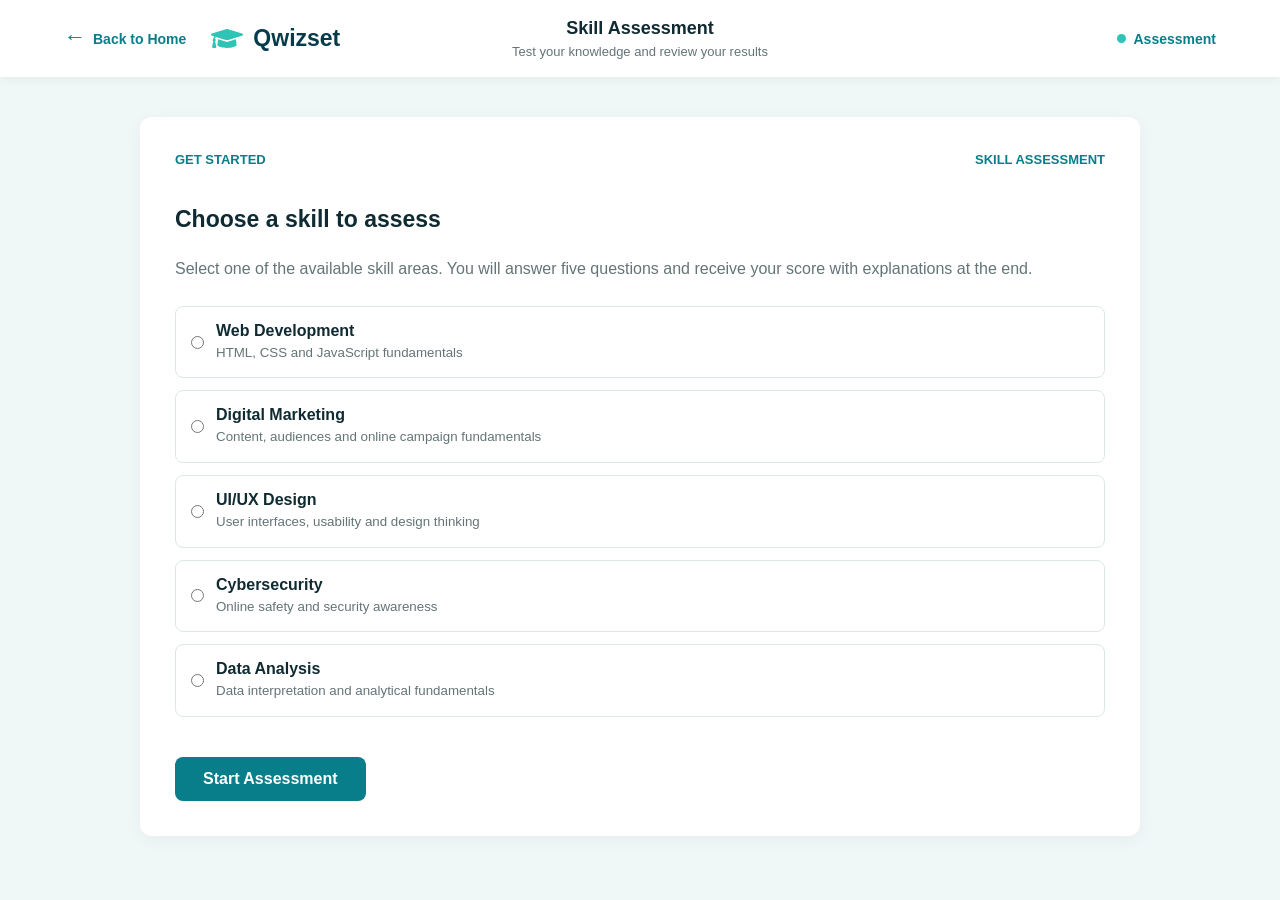
==== practice.html @ 90378526 "Built a skills assessment quiz website" ====
<!doctype html>
<html lang="en">
  <head>
    <meta charset="UTF-8" />
    <meta name="viewport" content="width=device-width, initial-scale=1.0" />

    <title>Qwizset | Skill Assessment</title>

    <link rel="stylesheet" href="practice.css" />
  </head>

  <body>
    <!-- Exam Header -->
    <header class="exam-header">
      <div class="header-brand">
        <a href="index.html" class="back-home" aria-label="Back to Home">
          <span class="back-arrow">←</span>
          <img src="assets/icons/home-icon.svg" alt="" class="home-icon"
          />
          <span class="back-label">Back to Home</span>
        </a>

        <div class="logo">
          <img src="assets/icons/qwizset-logo.svg" alt="" />
          <span>Qwizset</span>
        </div>
      </div>

      <div class="exam-title">
        <h2 id="assessment-title">Skill Assessment</h2>
        <p id="assessment-subtitle">
          Test your knowledge and review your results
        </p>
      </div>

      <div class="exam-status">
        <span class="status-dot"></span>
        <span>Assessment</span>
      </div>
    </header>

    <!-- Assessment Content -->
    <main class="exam-container">
      <section class="question-panel" id="assessment-panel">
        <div id="setup-screen">
          <div class="question-info">
            <span>GET STARTED</span>
            <span>SKILL ASSESSMENT</span>
          </div>
          <h2 class="question-text" id="setup-title">
            Choose a skill to assess
          </h2>
          <p class="setup-description" id="setup-description">
            Select one of the available skill areas. You will answer five
            questions and receive your score with explanations at the end.
          </p>
          <div class="skill-select-list" id="skill-select-list"></div>
          <div class="question-actions">
            <a
              class="next-btn start-assessment-btn"
              id="start-assessment"
              href="#"
              >Start Assessment</a
            >
          </div>
        </div>

        <div id="question-screen" hidden>
          <div class="question-info">
            <span>QUESTION <span id="question-progress">1/5</span></span>
            <span id="skill-label">Skill: Web Development</span>
          </div>
          <h2 class="question-text" id="question-text"></h2>
          <div class="options-container" id="options-container"></div>
          <div class="question-actions">
            <button class="previous-btn" id="previous-question" type="button">
              Previous
            </button>
            <button class="next-btn" id="next-question" type="button">
              Next Question
            </button>
          </div>
        </div>

        <div id="results-screen" hidden>
          <div class="question-info">
            <span>ASSESSMENT COMPLETE</span>
            <span id="result-skill-label"></span>
          </div>
          <h2 class="question-text" id="result-heading">Your Results</h2>
          <div class="result-summary">
            <p class="result-score" id="result-score"></p>
            <p id="result-message"></p>
          </div>
          <div id="answer-review"></div>
          <div class="question-actions">
            <a class="previous-btn" href="index.html#courses">Explore Skills</a>
            <button class="next-btn" id="retake-assessment" type="button">
              Retake Assessment
            </button>
          </div>
        </div>
      </section>

      <aside class="exam-sidebar" id="exam-sidebar" hidden>
        <div class="timer-card">
          <span>TIME REMAINING</span>
          <h2 id="timer">10:00</h2>
        </div>
        <div class="question-navigation">
          <h3>Question Navigation</h3>
          <p>Choose a question to answer.</p>
          <div class="question-numbers" id="question-numbers"></div>
          <div class="question-legend">
            <span><i class="current-dot"></i> Current</span>
            <span><i class="answered-dot"></i> Answered</span>
            <span><i class="unanswered-dot"></i> Unanswered</span>
          </div>
        </div>
        <button class="submit-btn" id="submit-assessment" type="button">
          Submit Assessment
        </button>
      </aside>
    </main>

    <script src="practice.js"></script>
  </body>
</html>
---- practice.css ----
* {
  margin: 0;
  padding: 0;
  box-sizing: border-box;
}

body {
  font-family: Arial, sans-serif;
  background-color: var(--pale-mist);
}

:root {
  --deep-teal: #073b4c;
  --teal: #087e8b;
  --aqua: #2ec4b6;
  --dark-teal: #102a32;
  --pale-mist: #f0f7f7;
}

/* EXAM HEADER */
.exam-header {
  background-color: white;
  padding: 18px 5%;
  display: grid;
  grid-template-columns: 1fr auto 1fr;
  align-items: center;
  box-shadow: 0 2px 10px rgba(0, 0, 0, 0.05);
}

.header-brand {
  display: flex;
  align-items: center;
  gap: 25px;
}
.home-icon {
  display: none;
  width: 24px;
  height: 24px;
  filter: invert(35%) sepia(30%) saturate(1200%) hue-rotate(140deg);
}

.back-home {
  display: inline-flex;
  align-items: center;
  gap: 7px;
  color: var(--teal);
  text-decoration: none;
  font-size: 14px;
  font-weight: 600;
  white-space: nowrap;
  transition: color 0.3s ease;
}

.back-home:hover {
  color: var(--deep-teal);
}

.back-arrow {
  display: inline-flex;
  align-items: center;
  justify-content: center;
  transform: translateY(-2px);
  font-size: 22px;
  font-weight: 900;
  transition: transform 0.3s ease;
}

.back-home:hover .back-arrow {
  transform: translateX(-4px);
}

.exam-header .logo {
  display: flex;
  align-items: center;
  gap: 10px;
  color: var(--deep-teal);
  font-size: 23px;
  font-weight: 700;
  white-space: nowrap;
}

.exam-header .logo img {
  width: 32px;
}

.exam-title {
  text-align: center;
}

.exam-title h2 {
  color: var(--dark-teal);
  font-size: 18px;
}

.exam-title p {
  color: #647477;
  font-size: 13px;
  margin-top: 5px;
}

.exam-status {
  display: flex;
  align-items: center;
  justify-content: flex-end;
  gap: 8px;
  color: var(--teal);
  font-size: 14px;
  font-weight: 600;
}

.status-dot {
  width: 9px;
  height: 9px;
  background-color: var(--aqua);
  border-radius: 50%;
}

/* EXAM CONTAINER */
.exam-container {
  display: flex;
  gap: 30px;
  justify-content: center;
  padding: 40px 7%;
  align-items: start;
}

.start-assessment-btn {
  display: inline-flex;
  align-items: center;
  justify-content: center;
  padding: 13px 28px;
  border-radius: 8px;
  font-size: 16px;
  font-weight: 600;
  text-decoration: none;
  cursor: pointer;
}

/* QUESTION PANEL */
.question-panel {
  background-color: white;
  width: 100%;
  max-width: 1000px;
  padding: 35px;
  border-radius: 12px;
  box-shadow: 0 4px 15px rgba(7, 59, 76, 0.05);
}

.question-info {
  display: flex;
  justify-content: space-between;
  color: var(--teal);
  font-size: 13px;
  font-weight: 600;
  margin-bottom: 35px;
}

.question-text {
  color: var(--dark-teal);
  font-size: 23px;
  line-height: 1.5;
  margin-bottom: 30px;
}

/* ANSWER OPTIONS */
.options-container {
  display: flex;
  flex-direction: column;
  gap: 15px;
}

.option {
  display: flex;
  align-items: center;
  gap: 12px;
  padding: 16px;
  border: 1px solid #dce7e7;
  border-radius: 8px;
  cursor: pointer;
  transition: 0.3s ease;
}

.option:hover {
  border-color: var(--teal);
  background-color: var(--pale-mist);
}

.option input {
  accent-color: var(--teal);
}

.option span {
  color: var(--dark-teal);
}

/* QUESTION BUTTONS */
.question-actions {
  display: flex;
  justify-content: space-between;
  margin-top: 40px;
}

.question-actions button {
  padding: 13px 22px;
  border: none;
  border-radius: 6px;
  cursor: pointer;
  font-weight: 600;
}

.previous-btn {
  background-color: #e8f0f0;
  color: var(--dark-teal);
}

.next-btn {
  background-color: var(--teal);
  color: white;
}

/* EXAM SIDEBAR */
.exam-sidebar {
  display: flex;
  flex-direction: column;
  gap: 20px;
}

.timer-card,
.question-navigation {
  background-color: white;
  padding: 25px;
  border-radius: 12px;
  box-shadow: 0 4px 15px rgba(7, 59, 76, 0.05);
}

.timer-card {
  background: linear-gradient(135deg, var(--deep-teal), var(--teal));
  padding: 22px;
  border-radius: 12px;
  text-align: center;
  box-shadow: 0 5px 15px rgba(7, 59, 76, 0.15);
}

.timer-card span {
  color: #d4eeee;
  font-size: 12px;
  font-weight: 600;
  letter-spacing: 1.5px;
}

.timer-card h2 {
  color: var(--aqua);
  font-size: 36px;
  margin-top: 10px;
  letter-spacing: 2px;
}

.question-navigation h3 {
  color: var(--dark-teal);
  font-size: 17px;
}

.question-navigation p {
  color: #647477;
  font-size: 13px;
  margin: 8px 0 20px;
}

/* QUESTION NUMBERS */
.question-numbers {
  display: grid;
  grid-template-columns: repeat(5, 1fr);
  gap: 10px;
}

.question-numbers button {
  padding: 10px;
  border: 1px solid #dce7e7;
  background-color: white;
  border-radius: 6px;
  color: var(--dark-teal);
  cursor: pointer;
}

.question-numbers button.current {
  background-color: var(--deep-teal);
  color: white;
  border-color: var(--deep-teal);
}

/* QUESTION LEGEND */
.question-legend {
  display: flex;
  flex-direction: column;
  gap: 12px;
  margin-top: 25px;
  font-size: 12px;
  color: #647477;
}

.question-legend span {
  display: flex;
  align-items: center;
  gap: 8px;
}

.question-legend i {
  width: 9px;
  height: 9px;
  border-radius: 50%;
}

.current-dot {
  background-color: var(--deep-teal);
}

.answered-dot {
  background-color: var(--aqua);
}

.unanswered-dot {
  background-color: #dce7e7;
}

/* SUBMIT BUTTON */
.submit-btn {
  padding: 15px;
  border: none;
  border-radius: 7px;
  background-color: var(--aqua);
  color: var(--dark-teal);
  font-weight: 700;
  cursor: pointer;
  transition: 0.3s ease;
}

.submit-btn:hover {
  background-color: var(--teal);
  color: white;
}

@media (max-width: 650px) {
  /* MOBILE HEADER */
  .exam-header {
    grid-template-columns: 1fr auto;
    gap: 15px;
    padding: 15px 5%;
  }

  .header-brand {
    display: flex;
    justify-content: space-between;
    align-items: center;
    width: 100%;
    gap: 15px;
    flex-wrap: nowrap;
  }

  .back-home {
    align-items: center;
    font-size: 12px;
    gap: 5px;
  }

  .back-arrow {
    font-size: 19px;
  }

  .back-arrow,
  .back-label {
    display: none;
  }

  .home-icon {
    display: block;
    font-size: 32px;
    line-height: 1;
  }

  .exam-header .logo {
    font-size: 19px;
    gap: 7px;
  }

  .exam-header .logo img {
    width: 26px;
  }

  .exam-title {
    grid-column: 1 / -1;
    grid-row: 2;
    text-align: left;
  }

  .exam-title h2 {
    font-size: 16px;
  }

  .exam-title p {
    font-size: 12px;
  }

  .exam-status {
    display: none;
  }

  .timer-card {
    align-self: flex-end;
    width: fit-content;
    min-width: 155px;
    padding: 15px 20px;
  }

  .timer-card h2 {
    font-size: 28px;
  }

  .exam-title {
    grid-column: 1 / -1;
    grid-row: 2;
    text-align: left;
  }

  .exam-title h2 {
    font-size: 16px;
  }

  .exam-title p {
    font-size: 12px;
  }

  .exam-status {
    font-size: 12px;
  }

  /* MOBILE EXAM LAYOUT */
  .exam-container {
    display: flex;
    flex-direction: column;
    gap: 20px;
    padding: 20px 5%;
  }

  .exam-sidebar {
    display: contents;
  }

  .timer-card {
    order: -1;
  }

  .question-panel {
    order: 0;
  }

  .question-navigation {
    order: 1;
  }

  .submit-btn {
    order: 2;
  }
}

/* ASSESSMENT STATES AND RESULTS */
[hidden] {
  display: none !important;
}

.setup-description {
  color: #647477;
  line-height: 1.7;
  margin: -12px 0 24px;
}

.skill-select-list {
  display: grid;
  gap: 12px;
}

.skill-choice {
  display: flex;
  align-items: center;
  gap: 12px;
  padding: 15px;
  border: 1px solid #dce7e7;
  border-radius: 8px;
  background: white;
  cursor: pointer;
  transition: 0.2s ease;
}

.skill-choice:hover,
.skill-choice.selected {
  border-color: var(--teal);
  background: var(--pale-mist);
}

.skill-choice input {
  accent-color: var(--teal);
}

.skill-choice span {
  display: flex;
  flex-direction: column;
  gap: 4px;
  color: var(--dark-teal);
}

.skill-choice small {
  color: #647477;
  line-height: 1.4;
}

.start-assessment-btn {
  display: inline-flex;
  align-items: center;
  justify-content: center;
  text-decoration: none;
}

.question-numbers button.answered {
  background-color: var(--aqua);
  border-color: var(--aqua);
  color: var(--dark-teal);
}

.question-actions button:disabled {
  opacity: 0.45;
  cursor: not-allowed;
}

.result-summary {
  padding: 22px;
  margin-bottom: 25px;
  border-radius: 10px;
  background: var(--pale-mist);
  color: #647477;
  line-height: 1.6;
}

.result-score {
  color: var(--deep-teal);
  font-size: 30px;
  font-weight: 700;
  margin-bottom: 8px;
}

#answer-review {
  display: grid;
  gap: 14px;
}

.review-item {
  padding: 18px;
  border: 1px solid #dce7e7;
  border-left: 4px solid var(--teal);
  border-radius: 8px;
  color: #647477;
  line-height: 1.6;
}

.review-item.correct {
  border-left-color: var(--aqua);
}

.review-item.incorrect {
  border-left-color: #b65b5b;
}

.review-item h3 {
  color: var(--dark-teal);
  font-size: 16px;
  margin-bottom: 10px;
}

.review-item p + p {
  margin-top: 7px;
}

@media (max-width: 650px) {
  .question-panel {
    width: 100%;
    padding: 24px 18px;
  }

  .question-actions {
    gap: 10px;
  }

  .question-actions button,
  .question-actions a {
    padding: 12px 14px;
    font-size: 13px;
  }
}
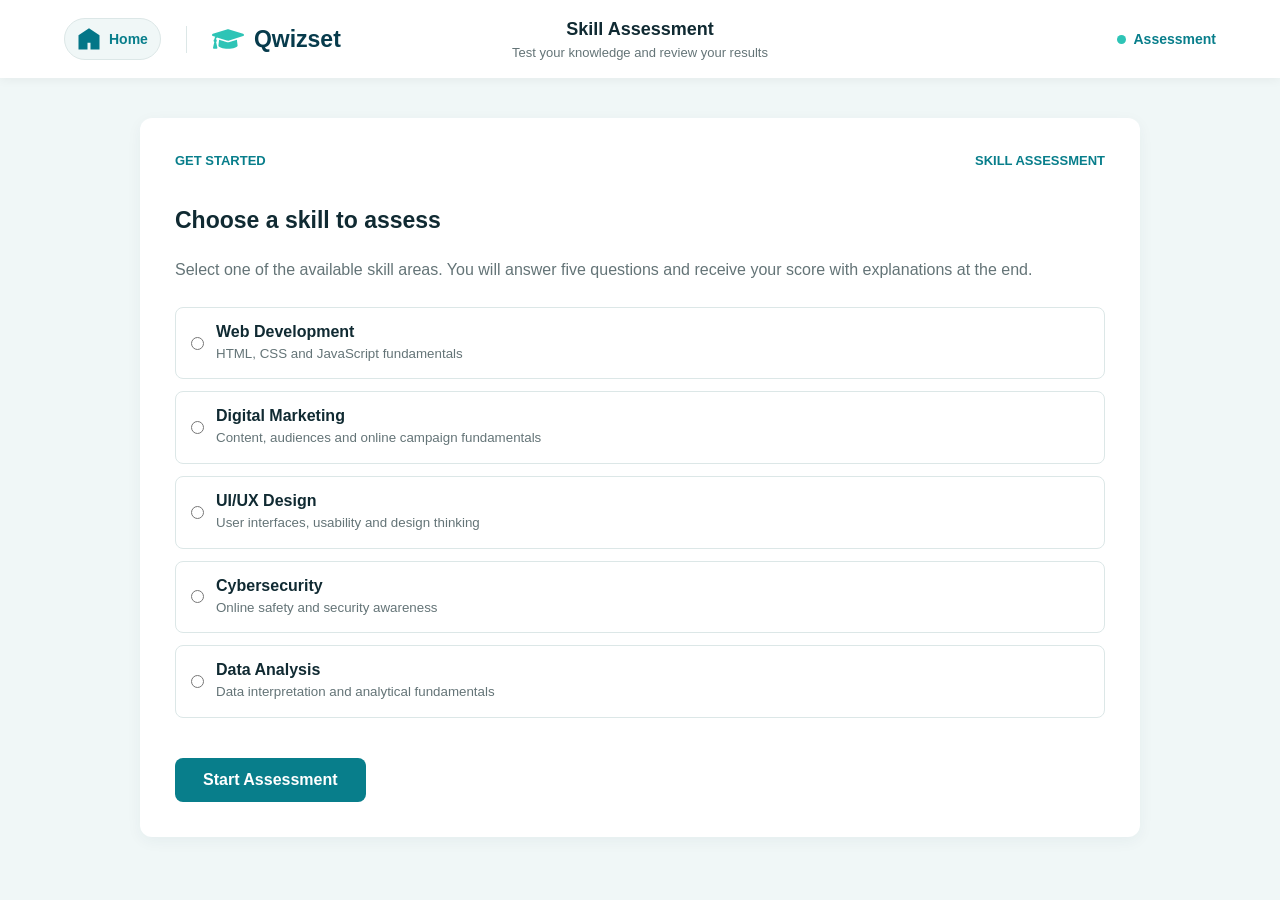
==== commit 66ad72fc: "I added more responsive design, ui/ux design, javascript functionality and icons" ====
--- a/practice.html
+++ b/practice.html
@@ -14,10 +14,8 @@
     <header class="exam-header">
       <div class="header-brand">
         <a href="index.html" class="back-home" aria-label="Back to Home">
-          <span class="back-arrow">←</span>
-          <img src="assets/icons/home-icon.svg" alt="" class="home-icon"
-          />
-          <span class="back-label">Back to Home</span>
+          <img src="assets/icons/home-icon.svg" alt="" class="home-icon" />
+          <span class="back-label">Home</span>
         </a>
 
         <div class="logo">
@@ -94,7 +92,7 @@
           </div>
           <div id="answer-review"></div>
           <div class="question-actions">
-            <a class="previous-btn" href="index.html#courses">Explore Skills</a>
+            <a class="results-explore-btn" href="index.html#courses">Explore Skills</a>
             <button class="next-btn" id="retake-assessment" type="button">
               Retake Assessment
             </button>
--- a/practice.css
+++ b/practice.css
@@ -32,8 +32,9 @@
   align-items: center;
   gap: 25px;
 }
+
 .home-icon {
-  display: none;
+  display: block;
   width: 24px;
   height: 24px;
   filter: invert(35%) sepia(30%) saturate(1200%) hue-rotate(140deg);
@@ -42,37 +43,34 @@
 .back-home {
   display: inline-flex;
   align-items: center;
-  gap: 7px;
+  gap: 8px;
+  padding: 8px 12px;
+  border: 1px solid #dce7e7;
+  border-radius: 999px;
+  background-color: var(--pale-mist);
   color: var(--teal);
   text-decoration: none;
   font-size: 14px;
   font-weight: 600;
   white-space: nowrap;
-  transition: color 0.3s ease;
+  transition:
+    background-color 0.3s ease,
+    border-color 0.3s ease,
+    color 0.3s ease;
 }
 
 .back-home:hover {
+  border-color: var(--aqua);
+  background-color: #e5f6f4;
   color: var(--deep-teal);
 }
 
-.back-arrow {
-  display: inline-flex;
-  align-items: center;
-  justify-content: center;
-  transform: translateY(-2px);
-  font-size: 22px;
-  font-weight: 900;
-  transition: transform 0.3s ease;
-}
-
-.back-home:hover .back-arrow {
-  transform: translateX(-4px);
-}
-
 .exam-header .logo {
   display: flex;
   align-items: center;
   gap: 10px;
+  padding-left: 25px;
+  border-left: 1px solid #dce7e7;
   color: var(--deep-teal);
   font-size: 23px;
   font-weight: 700;
@@ -218,6 +216,19 @@
   color: white;
 }
 
+#retake-assessment {
+  transition:
+    background-color 0.3s ease,
+    transform 0.3s ease,
+    box-shadow 0.3s ease;
+}
+
+#retake-assessment:hover {
+  background-color: var(--deep-teal);
+  transform: translateY(-2px);
+  box-shadow: 0 4px 10px rgba(7, 59, 76, 0.18);
+}
+
 /* EXAM SIDEBAR */
 .exam-sidebar {
   display: flex;
@@ -359,27 +370,22 @@
   .back-home {
     align-items: center;
     font-size: 12px;
-    gap: 5px;
-  }
-
-  .back-arrow {
-    font-size: 19px;
-  }
-
-  .back-arrow,
+    padding: 8px;
+  }
+
   .back-label {
     display: none;
   }
 
   .home-icon {
     display: block;
-    font-size: 32px;
-    line-height: 1;
   }
 
   .exam-header .logo {
     font-size: 19px;
     gap: 7px;
+    padding-left: 0;
+    border-left: 0;
   }
 
   .exam-header .logo img {
@@ -530,6 +536,34 @@
   cursor: not-allowed;
 }
 
+.results-explore-btn {
+  display: inline-flex;
+  align-items: center;
+  justify-content: center;
+  padding: 13px 22px;
+  border: 1px solid var(--teal);
+  border-radius: 6px;
+  background-color: var(--pale-mist);
+  color: var(--deep-teal);
+  font-weight: 600;
+  text-decoration: none;
+  transition:
+    background-color 0.3s ease,
+    color 0.3s ease,
+    transform 0.3s ease;
+}
+
+.results-explore-btn:hover {
+  background-color: var(--teal);
+  color: white;
+  transform: translateY(-2px);
+}
+
+.results-explore-btn:focus-visible {
+  outline: 3px solid var(--aqua);
+  outline-offset: 3px;
+}
+
 .result-summary {
   padding: 22px;
   margin-bottom: 25px;
@@ -578,6 +612,82 @@
   margin-top: 7px;
 }
 
+@media (min-width: 651px) and (max-width: 1024px) {
+  .exam-header {
+    grid-template-columns: minmax(0, 1fr) auto;
+    gap: 14px 24px;
+    padding: 16px 5%;
+  }
+
+  .header-brand {
+    gap: 16px;
+  }
+
+  .exam-title {
+    grid-column: 1 / -1;
+    grid-row: 2;
+  }
+
+  .exam-status {
+    grid-column: 2;
+    grid-row: 1;
+  }
+
+  .exam-container {
+    gap: 20px;
+    padding: 32px 5%;
+  }
+
+  .question-panel {
+    flex: 1 1 0;
+    width: auto;
+    min-width: 0;
+    padding: 28px;
+  }
+
+  .exam-sidebar {
+    flex: 0 0 240px;
+    width: 240px;
+    gap: 16px;
+  }
+
+  .timer-card,
+  .question-navigation {
+    padding: 20px;
+  }
+
+  .timer-card h2 {
+    font-size: 32px;
+  }
+
+  .question-numbers {
+    gap: 8px;
+  }
+
+  .question-numbers button {
+    padding: 9px 6px;
+  }
+
+  .question-info {
+    gap: 12px;
+    font-size: 12px;
+  }
+
+  .question-text {
+    font-size: 21px;
+  }
+
+  .question-actions {
+    gap: 12px;
+    flex-wrap: wrap;
+  }
+
+  .question-actions button,
+  .question-actions a {
+    padding: 12px 16px;
+  }
+}
+
 @media (max-width: 650px) {
   .question-panel {
     width: 100%;
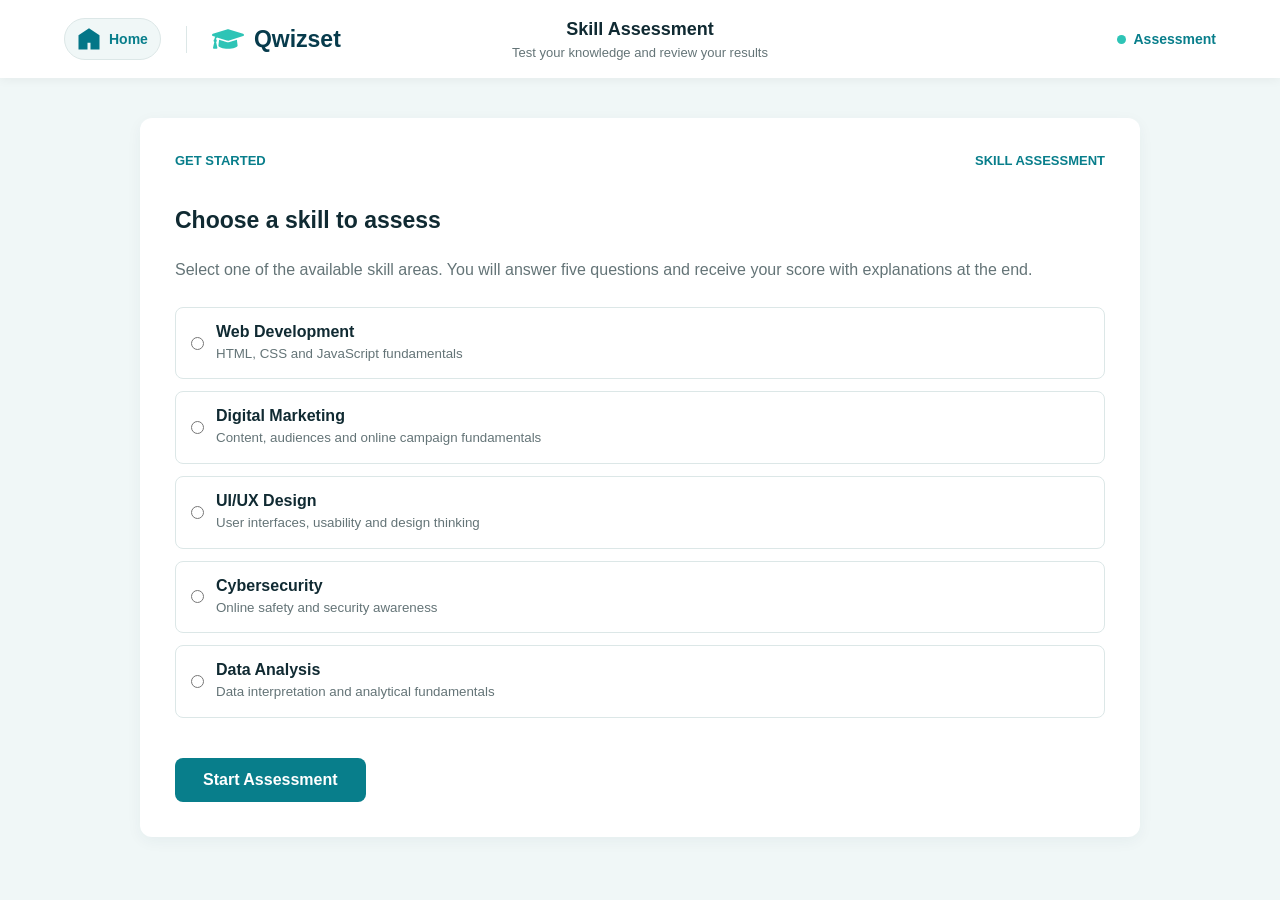
==== commit b7c23dac: "I added social media handles" ====
--- a/practice.html
+++ b/practice.html
@@ -6,6 +6,7 @@
 
     <title>Qwizset | Skill Assessment</title>
 
+    <link rel="icon" type="image/svg+xml" href="assets/icons/qwizset-logo.svg" />
     <link rel="stylesheet" href="practice.css" />
   </head>
 
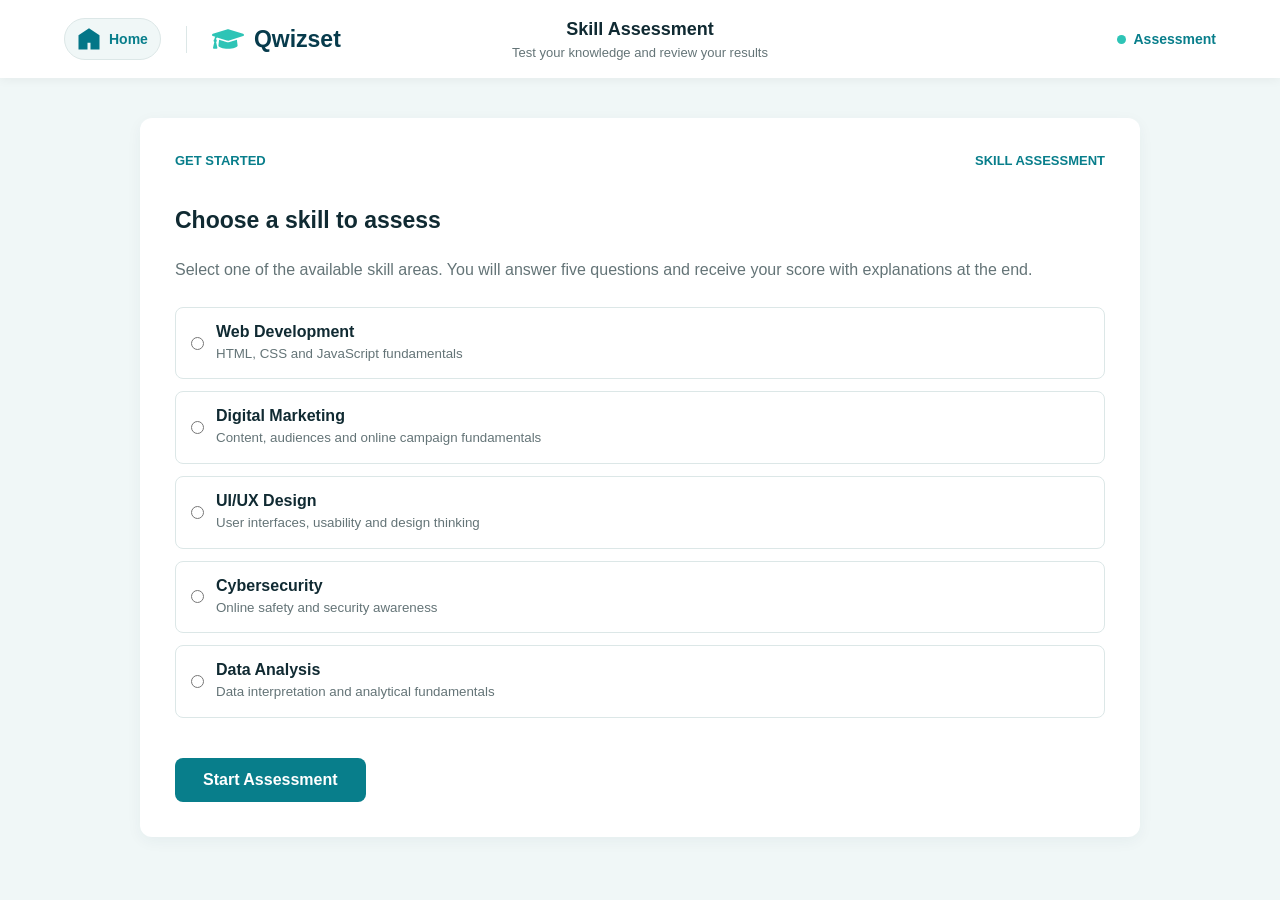
==== commit c674e2c1: "Added subtle live animations to the website" ====
--- a/practice.html
+++ b/practice.html
@@ -81,15 +81,50 @@
           </div>
         </div>
 
+        <div id="review-screen" hidden>
+          <div class="question-info">
+            <span>REVIEW YOUR ANSWERS</span>
+            <span id="review-skill-label"></span>
+          </div>
+          <h2 class="question-text">Check your answers before submitting</h2>
+          <p class="review-instructions">
+            Select a question to return to it and change your answer.
+          </p>
+          <div class="review-summary" id="review-summary"></div>
+          <div class="review-question-list" id="review-question-list"></div>
+          <div class="question-actions review-actions">
+            <button class="previous-btn" id="review-back-button" type="button">
+              Back to Questions
+            </button>
+            <button class="next-btn" id="review-submit-button" type="button">
+              Submit Assessment
+            </button>
+          </div>
+        </div>
+
         <div id="results-screen" hidden>
           <div class="question-info">
             <span>ASSESSMENT COMPLETE</span>
             <span id="result-skill-label"></span>
           </div>
-          <h2 class="question-text" id="result-heading">Your Results</h2>
-          <div class="result-summary">
-            <p class="result-score" id="result-score"></p>
-            <p id="result-message"></p>
+          <div class="result-celebration" id="result-celebration">
+            <span class="result-confetti" aria-hidden="true"></span>
+            <span class="result-kicker" id="result-kicker">ASSESSMENT COMPLETE</span>
+            <span class="result-badge" id="result-badge"></span>
+            <h2 class="result-heading" id="result-heading">Your Results</h2>
+            <div
+              class="result-score-ring"
+              id="result-score-ring"
+              role="img"
+              aria-label="Assessment score"
+            >
+              <div class="result-score-center">
+                <p class="result-score" id="result-score"></p>
+                <span>YOUR SCORE</span>
+              </div>
+            </div>
+            <p class="result-correct-count" id="result-correct-count"></p>
+            <p class="result-message" id="result-message"></p>
           </div>
           <div id="answer-review"></div>
           <div class="question-actions">
@@ -122,6 +157,27 @@
       </aside>
     </main>
 
+    <dialog
+      class="confirmation-dialog"
+      id="confirmation-dialog"
+      aria-labelledby="confirmation-title"
+      aria-describedby="confirmation-message"
+    >
+      <div class="confirmation-card">
+        <span class="confirmation-label">QWIZSET</span>
+        <h2 id="confirmation-title"></h2>
+        <p id="confirmation-message"></p>
+        <form method="dialog" class="confirmation-actions">
+          <button class="confirmation-cancel" id="confirmation-cancel" value="cancel">
+            No
+          </button>
+          <button class="confirmation-accept" id="confirmation-accept" value="confirm">
+            Yes
+          </button>
+        </form>
+      </div>
+    </dialog>
+
     <script src="practice.js"></script>
   </body>
 </html>
--- a/practice.css
+++ b/practice.css
@@ -198,6 +198,115 @@
   margin-top: 40px;
 }
 
+.review-instructions {
+  margin: -16px 0 18px;
+  color: #647477;
+  line-height: 1.6;
+}
+
+.review-summary {
+  padding: 14px 16px;
+  margin-bottom: 18px;
+  border-radius: 8px;
+  background-color: var(--pale-mist);
+  color: var(--deep-teal);
+  font-weight: 700;
+}
+
+.review-question-list {
+  display: grid;
+  gap: 12px;
+}
+
+.review-question {
+  display: grid;
+  grid-template-columns: minmax(0, 1fr) auto;
+  gap: 6px 16px;
+  align-items: start;
+  padding: 16px;
+  border: 1px solid #dce7e7;
+  border-left: 4px solid var(--aqua);
+  border-radius: 8px;
+}
+
+.review-question.unanswered {
+  border-left-color: var(--teal);
+  background-color: #f8fbfb;
+}
+
+.review-question h3 {
+  color: var(--deep-teal);
+  font-size: 15px;
+}
+
+.review-question-prompt,
+.review-question-answer {
+  grid-column: 1;
+  color: #647477;
+  line-height: 1.5;
+}
+
+.review-question-answer {
+  color: var(--dark-teal);
+  font-weight: 600;
+}
+
+.review-edit-button {
+  grid-column: 2;
+  grid-row: 1 / span 3;
+  align-self: center;
+  padding: 9px 12px;
+  border: 1px solid var(--teal);
+  border-radius: 6px;
+  background-color: white;
+  color: var(--teal);
+  font: inherit;
+  font-size: 13px;
+  font-weight: 700;
+  cursor: pointer;
+  transition:
+    background-color 0.2s ease,
+    color 0.2s ease,
+    transform 0.2s ease,
+    box-shadow 0.2s ease;
+}
+
+.review-edit-button:hover {
+  background-color: var(--pale-mist);
+  color: var(--deep-teal);
+  transform: translateY(-2px);
+  box-shadow: 0 4px 10px rgba(7, 59, 76, 0.12);
+}
+
+.review-edit-button:focus-visible {
+  outline: 3px solid var(--aqua);
+  outline-offset: 3px;
+}
+
+.review-actions {
+  gap: 12px;
+}
+
+.review-actions button {
+  transition:
+    background-color 0.2s ease,
+    color 0.2s ease,
+    transform 0.2s ease,
+    box-shadow 0.2s ease;
+}
+
+.review-actions .previous-btn:hover {
+  background-color: #dceaea;
+  transform: translateY(-2px);
+  box-shadow: 0 4px 10px rgba(7, 59, 76, 0.12);
+}
+
+.review-actions .next-btn:hover {
+  background-color: var(--deep-teal);
+  transform: translateY(-2px);
+  box-shadow: 0 4px 10px rgba(7, 59, 76, 0.18);
+}
+
 .question-actions button {
   padding: 13px 22px;
   border: none;
@@ -473,6 +582,27 @@
   display: none !important;
 }
 
+.screen-enter {
+  animation: assessment-screen-enter 350ms cubic-bezier(0.22, 0.61, 0.36, 1) both;
+}
+
+@keyframes assessment-screen-enter {
+  from {
+    opacity: 0.85;
+    transform: translateY(4px);
+  }
+  to {
+    opacity: 1;
+    transform: translateY(0);
+  }
+}
+
+@media (prefers-reduced-motion: reduce) {
+  .screen-enter {
+    animation: none;
+  }
+}
+
 .setup-description {
   color: #647477;
   line-height: 1.7;
@@ -518,6 +648,101 @@
   line-height: 1.4;
 }
 
+.confirmation-dialog {
+  width: min(440px, calc(100% - 32px));
+  max-width: none;
+  padding: 0;
+  border: 0;
+  border-radius: 14px;
+  background-color: white;
+  color: var(--dark-teal);
+  box-shadow: 0 18px 55px rgba(7, 59, 76, 0.24);
+}
+
+.confirmation-dialog::backdrop {
+  background-color: rgba(5, 35, 44, 0.58);
+  backdrop-filter: blur(3px);
+}
+
+.confirmation-card {
+  padding: 30px;
+  border-top: 6px solid var(--aqua);
+}
+
+.confirmation-label {
+  color: var(--teal);
+  font-size: 12px;
+  font-weight: 700;
+  letter-spacing: 1.6px;
+}
+
+.confirmation-card h2 {
+  margin-top: 12px;
+  color: var(--deep-teal);
+  font-size: 22px;
+}
+
+.confirmation-card p {
+  margin-top: 12px;
+  color: #647477;
+  font-size: 15px;
+  line-height: 1.6;
+}
+
+.confirmation-actions {
+  display: flex;
+  justify-content: flex-end;
+  gap: 12px;
+  margin-top: 26px;
+}
+
+.confirmation-actions button {
+  min-width: 90px;
+  padding: 11px 18px;
+  border: 1px solid transparent;
+  border-radius: 7px;
+  font: inherit;
+  font-weight: 700;
+  cursor: pointer;
+  transition:
+    background-color 0.2s ease,
+    border-color 0.2s ease,
+    color 0.2s ease;
+}
+
+.confirmation-cancel {
+  background-color: var(--pale-mist);
+  color: var(--deep-teal);
+}
+
+.confirmation-actions .confirmation-cancel {
+  border-color: #dce7e7;
+}
+
+.confirmation-cancel:hover {
+  background-color: #e2eeee;
+}
+
+.confirmation-accept {
+  background-color: var(--teal);
+  color: white;
+}
+
+.confirmation-accept:hover {
+  background-color: var(--deep-teal);
+}
+
+.confirmation-actions button:focus-visible {
+  outline: 3px solid var(--aqua);
+  outline-offset: 3px;
+}
+
+@media (max-width: 480px) {
+  .confirmation-card {
+    padding: 24px;
+  }
+}
+
 .start-assessment-btn {
   display: inline-flex;
   align-items: center;
@@ -564,20 +789,167 @@
   outline-offset: 3px;
 }
 
-.result-summary {
-  padding: 22px;
-  margin-bottom: 25px;
-  border-radius: 10px;
-  background: var(--pale-mist);
+.result-celebration {
+  --celebration-color: var(--teal);
+  position: relative;
+  isolation: isolate;
+  overflow: hidden;
+  display: flex;
+  flex-direction: column;
+  align-items: center;
+  padding: 34px 24px 30px;
+  margin-bottom: 28px;
+  border: 1px solid #dce7e7;
+  border-top: 5px solid var(--celebration-color);
+  border-radius: 14px;
+  background:
+    radial-gradient(ellipse at 50% 0, rgba(46, 196, 182, 0.13), transparent 65%),
+    var(--pale-mist);
   color: #647477;
+  text-align: center;
+  animation: result-arrive 0.55s ease-out both;
+}
+
+.result-celebration.excellent {
+  --celebration-color: var(--aqua);
+}
+
+.result-celebration.keep-going {
+  --celebration-color: var(--teal);
+}
+
+.result-confetti {
+  position: absolute;
+  z-index: -1;
+  inset: 0;
+  pointer-events: none;
+  background-image:
+    radial-gradient(circle, var(--aqua) 0 3px, transparent 4px),
+    radial-gradient(circle, var(--teal) 0 2px, transparent 3px),
+    radial-gradient(circle, #7bd9ce 0 3px, transparent 4px),
+    radial-gradient(circle, var(--deep-teal) 0 2px, transparent 3px),
+    radial-gradient(circle, var(--aqua) 0 2px, transparent 3px);
+  background-position: 8% 18%, 91% 24%, 18% 76%, 83% 81%, 96% 60%;
+  background-repeat: no-repeat;
+  animation: confetti-drift 3.5s ease-in-out infinite alternate;
+}
+
+.result-kicker {
+  color: var(--teal);
+  font-size: 12px;
+  font-weight: 700;
+  letter-spacing: 1.8px;
+}
+
+.result-badge {
+  margin-top: 12px;
+  padding: 6px 13px;
+  border: 1px solid rgba(8, 126, 139, 0.2);
+  border-radius: 999px;
+  background-color: white;
+  color: var(--deep-teal);
+  font-size: 13px;
+  font-weight: 700;
+  box-shadow: 0 3px 10px rgba(7, 59, 76, 0.08);
+}
+
+.result-heading {
+  margin: 10px 0 20px;
+  color: var(--deep-teal);
+  font-size: 28px;
+  line-height: 1.3;
+}
+
+.result-score-ring {
+  --score-progress: 0%;
+  display: grid;
+  width: 148px;
+  aspect-ratio: 1;
+  place-items: center;
+  border-radius: 50%;
+  background: conic-gradient(
+    var(--aqua) var(--score-progress),
+    #d7e7e6 var(--score-progress)
+  );
+  box-shadow: 0 8px 22px rgba(7, 59, 76, 0.12);
+  animation: score-pop 0.65s 0.15s cubic-bezier(0.2, 0.8, 0.2, 1) both;
+}
+
+.result-score-center {
+  display: flex;
+  width: 124px;
+  aspect-ratio: 1;
+  flex-direction: column;
+  align-items: center;
+  justify-content: center;
+  border-radius: 50%;
+  background-color: white;
+}
+
+.result-score {
+  color: var(--deep-teal);
+  font-size: 34px;
+  font-weight: 800;
+  line-height: 1;
+}
+
+.result-score-center span {
+  margin-top: 7px;
+  color: #647477;
+  font-size: 10px;
+  font-weight: 700;
+  letter-spacing: 1.2px;
+}
+
+.result-correct-count {
+  margin-top: 15px;
+  color: var(--deep-teal);
+  font-weight: 700;
+}
+
+.result-message {
+  max-width: 470px;
+  margin-top: 7px;
   line-height: 1.6;
 }
 
-.result-score {
-  color: var(--deep-teal);
-  font-size: 30px;
-  font-weight: 700;
-  margin-bottom: 8px;
+@keyframes result-arrive {
+  from {
+    opacity: 0;
+    transform: translateY(14px);
+  }
+  to {
+    opacity: 1;
+    transform: translateY(0);
+  }
+}
+
+@keyframes score-pop {
+  from {
+    opacity: 0;
+    transform: scale(0.75) rotate(-12deg);
+  }
+  to {
+    opacity: 1;
+    transform: scale(1) rotate(0);
+  }
+}
+
+@keyframes confetti-drift {
+  from {
+    transform: translateY(-4px);
+  }
+  to {
+    transform: translateY(5px);
+  }
+}
+
+@media (prefers-reduced-motion: reduce) {
+  .result-celebration,
+  .result-confetti,
+  .result-score-ring {
+    animation: none;
+  }
 }
 
 #answer-review {
@@ -703,4 +1075,22 @@
     padding: 12px 14px;
     font-size: 13px;
   }
-}
+
+  .review-question {
+    grid-template-columns: minmax(0, 1fr);
+  }
+
+  .review-edit-button {
+    grid-column: 1;
+    grid-row: auto;
+    justify-self: start;
+  }
+
+  .review-actions {
+    justify-content: stretch;
+  }
+
+  .review-actions button {
+    flex: 1;
+  }
+}
